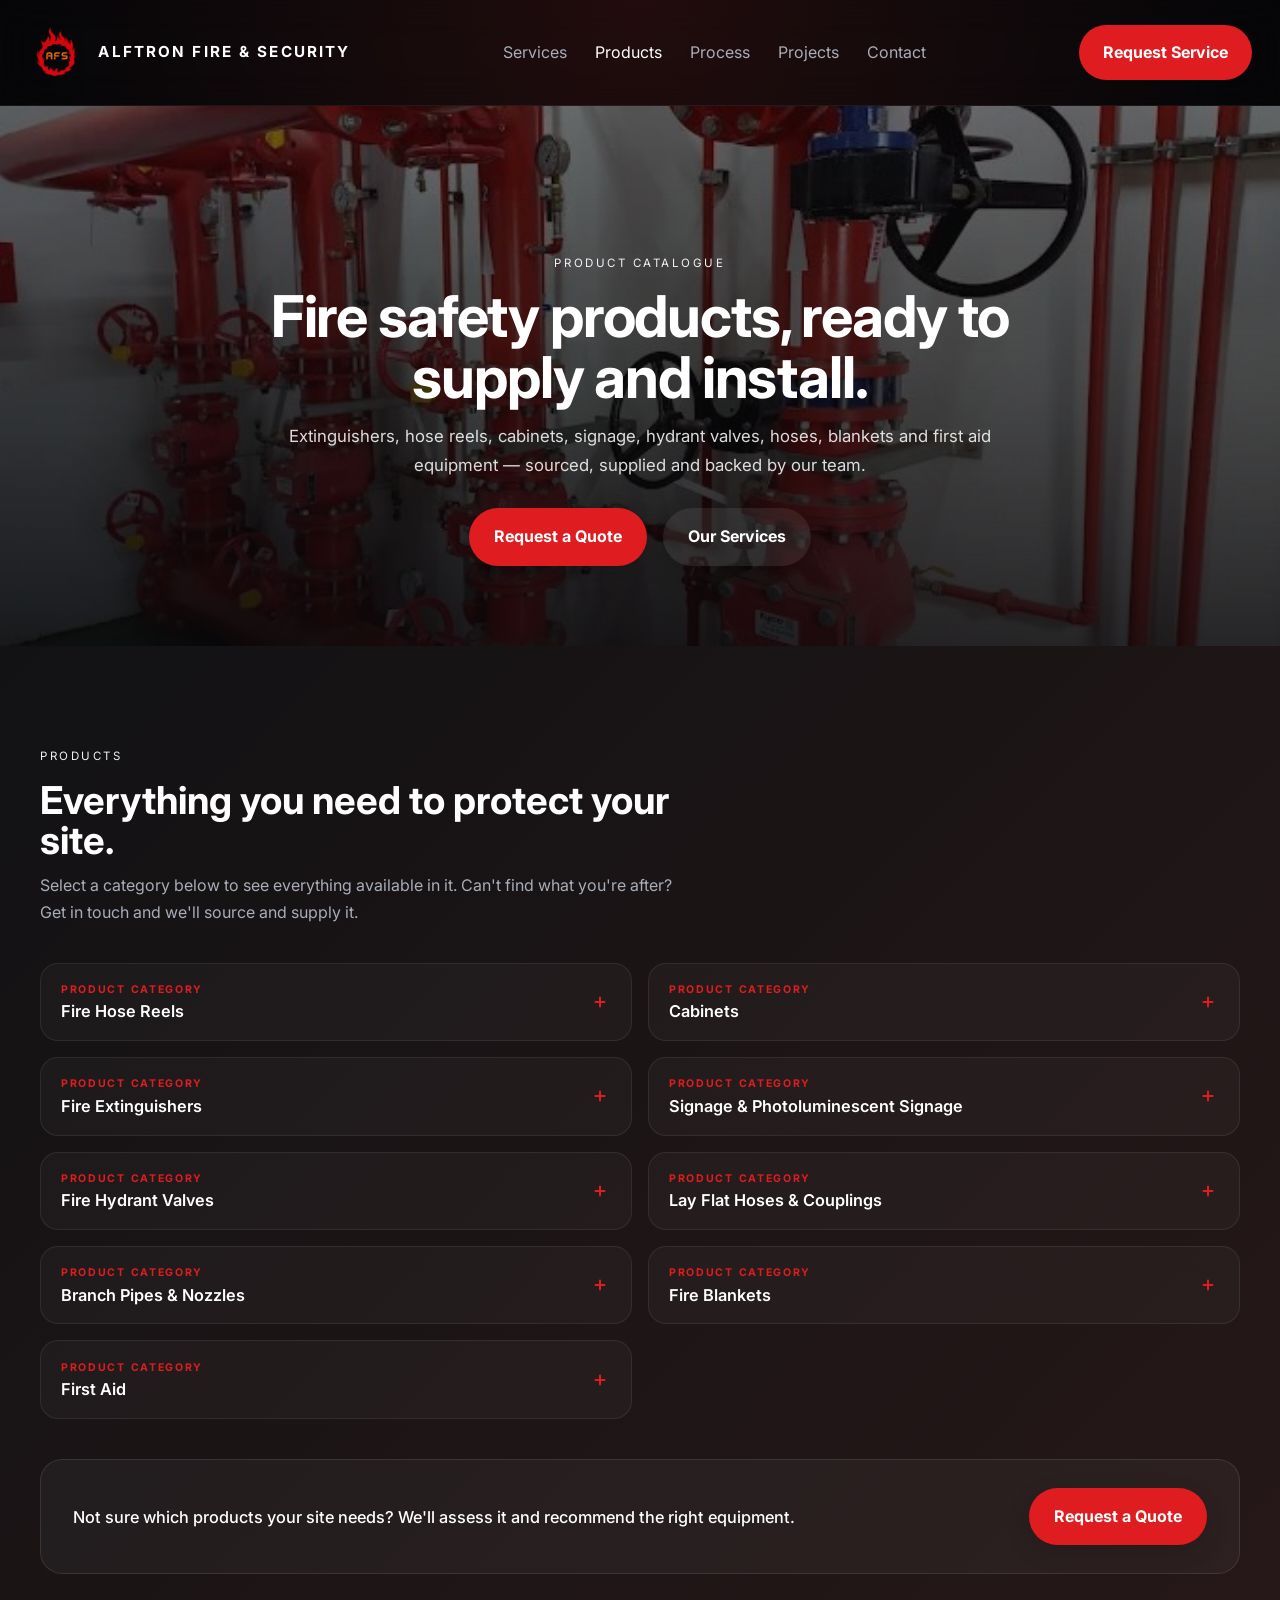
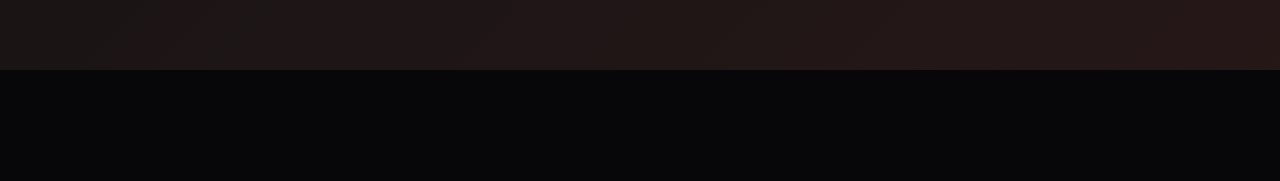
==== products.html @ 08f0ee99 "Add product category page and link it from nav, services and process Adds a new products.html page l" ====
<!DOCTYPE html>
<html lang="en">
<head>
  <link rel="preload" as="image" href="images/valve-manifold.jpg">
  <meta charset="UTF-8" />
  <meta name="viewport" content="width=device-width, initial-scale=1.0" />
  <title>Products | Alftron Fire and Security</title>
  <meta name="description" content="Browse Alftron's full range of fire safety products — extinguishers, hose reels, cabinets, signage, hydrant valves, hoses, blankets and first aid equipment." />
  <link rel="preconnect" href="https://fonts.googleapis.com" />
  <link rel="preconnect" href="https://fonts.gstatic.com" crossorigin />
  <link href="https://fonts.googleapis.com/css2?family=Inter:wght@400;500;600;700;800&display=swap" rel="stylesheet" />
  <link rel="stylesheet" href="styles.css" />
</head>
<body>
  <nav class="navbar" id="pageNavbar">
    <a class="navbar__brand" href="index.html">
      <img src="images/logo.webp" alt="Alftron Fire and Security logo" class="navbar__logo" fetchpriority="high"/>
      <span class="navbar__brandText">Alftron Fire & Security</span>
    </a>
    <button class="navbar__toggle" aria-label="Open menu" id="menuToggle" aria-expanded="false">Menu</button>
    <ul class="navbar__links" id="navMenu">
      <li><a href="index.html#services">Services</a></li>
      <li><a href="products.html" aria-current="page">Products</a></li>
      <li><a href="index.html#process">Process</a></li>
      <li><a href="index.html#projects">Projects</a></li>
      <li><a href="index.html#contact">Contact</a></li>
      <li class="navbar__links-cta"><a href="index.html#contact">Request Service</a></li>
    </ul>
    <a class="navbar__cta" href="index.html#contact">Request Service</a>
  </nav>

  <main>
    <section class="products-hero">
      <div class="products-hero__inner">
        <p class="eyebrow fade-up fade-up-delay-1">PRODUCT CATALOGUE</p>
        <h1 class="fade-up fade-up-delay-2">Fire safety products, ready to supply and install.</h1>
        <p class="products-hero__copy fade-up fade-up-delay-3">Extinguishers, hose reels, cabinets, signage, hydrant valves, hoses, blankets and first aid equipment — sourced, supplied and backed by our team.</p>
        <div class="hero__actions fade-up fade-up-delay-4">
          <a class="button button--primary" href="index.html#contact">Request a Quote</a>
          <a class="button button--ghost" href="index.html#services">Our Services</a>
        </div>
      </div>
    </section>

    <section class="section section--services" id="products">
      <div class="services-inner">
        <div class="services-head">
          <span class="eyebrow fade-up fade-up-delay-1">Products</span>
          <h2 class="fade-up fade-up-delay-2">Everything you need to protect your site.</h2>
          <p class="fade-up fade-up-delay-3">Select a category below to see everything available in it. Can't find what you're after? Get in touch and we'll source and supply it.</p>
        </div>

        <div class="services-grid" data-product-grid></div>

        <div class="services-cta fade-up">
          <p>Not sure which products your site needs? We'll assess it and recommend the right equipment.</p>
          <a class="button button--primary" href="index.html#contact">Request a Quote</a>
        </div>
      </div>
    </section>
  </main>

  <footer class="footer fade-up fade-up-delay-2">
    <div>© 2026 Alftron Fire and Security. Your safety is our priority.</div>
    <div>Designed for modern fire protection and security.</div>
    <div>Created by <a href="https://dyme.digital">Dyme Digital</a></div>
  </footer>

  <script src="script.js"></script>
  <script src="products.js"></script>
</body>
</html>
---- styles.css ----
:root {
  color-scheme: dark;
  font-family: 'Inter', sans-serif;
  font-size: 16px;
  color: #eef0f2;
  background: #070709;
  --bg: #070709;
  --surface: #111214;
  --surface-strong: #16171b;
  --text: #f7f8fa;
  --muted: #a8adb8;
  --accent: #df1d20;
  --accent-soft: rgba(223, 29, 32, 0.14);
  --border: #23252a;
  --orange: #df1d20;
  --orange-bright: #ff6a3f;
  --red: #df1d20;
  --bg-raised: #111214;
  --text-muted: #a8adb8;
  --text-dim: rgba(255, 255, 255, 0.58);
}

* {
  box-sizing: border-box;
}

html {
  margin: 0;
  overflow-x: clip;
  scroll-behavior: smooth;
  -webkit-text-size-adjust: 100%;
}

body {
  margin: 0;
  background: radial-gradient(circle at top, rgba(255, 69, 69, 0.12), transparent 32%), #070709;
  line-height: 1.6;
  -webkit-tap-highlight-color: transparent;
}

img {
  max-width: 100%;
  display: block;
}

button, input, textarea {
  font: inherit;
}

.topbar {
  display: none;
}

.logo-shell {
  display: none;
}

.eyebrow {
  text-transform: uppercase;
  letter-spacing: 0.22em;
  font-size: 0.72rem;
  color: #f0f2f5;
}

.topbar__contact {
  display: flex;
  flex-direction: column;
  text-align: right;
  gap: 0.2rem;
}

.topbar__contact a {
  color: #fff;
  text-decoration: none;
  font-weight: 700;
}

.navbar {
  position: sticky;
  top: 0;
  left: 0;
  right: 0;
  width: 100%;
  margin: 0;
  padding: 24px 28px;
  display: flex;
  align-items: center;
  justify-content: space-between;
  gap: 1rem;
  flex-wrap: wrap;
  z-index: 60;
  background: rgba(7, 7, 9, 0.08);
  border-bottom: 1px solid rgba(255, 255, 255, 0.06);
  backdrop-filter: blur(18px);
  transition: background 0.25s ease, box-shadow 0.25s ease, padding 0.25s ease, transform 0.25s ease;
}

.navbar__logo{
  margin-top: 1px; /* increase/decrease to taste */
}
.navbar--active {
  background: rgba(7, 7, 9, 0.72);
  box-shadow: 0 14px 40px rgba(0, 0, 0, 0.16);
  padding: 16px 28px;
  transform: translateY(0);
}

.navbar__brand {
  display: inline-flex;
  align-items: center;
  gap: 0.9rem;
  text-decoration: none;
}

.navbar__logo {
  width: 56px;
  height: 56px;
  border-radius: 14px;
  object-fit: contain;
  display: block;
}

.navbar__brandText {
  font-size: 0.95rem;
  font-weight: 700;
  letter-spacing: 0.14em;
  text-transform: uppercase;
  color: white;
}

.navbar__toggle {
  display: none;
  border: 1px solid rgba(255, 255, 255, 0.16);
  background: rgba(255, 255, 255, 0.06);
  color: white;
  padding: 0.85rem 1rem;
  border-radius: 999px;
  cursor: pointer;
  font-weight: 700;
}

.navbar__links {
  display: flex;
  gap: 1.75rem;
  list-style: none;
  padding: 0;
  margin: 0;
}

.navbar__links a {
  color: var(--muted);
  text-decoration: none;
  transition: color 0.2s ease;
}

.navbar__links a:hover {
  color: white;
}

.navbar__links a[aria-current="page"] {
  color: white;
}

.navbar__cta {
  padding: 0.95rem 1.5rem;
  background: var(--accent);
  color: white;
  border-radius: 999px;
  text-decoration: none;
  font-weight: 700;
}

.navbar__links.open {
  max-height: 500px;
}

@media (max-width: 860px) {
  .navbar {
    padding: 16px 20px;
  }
  .navbar__toggle {
    display: inline-flex;
  }
  .navbar__links {
    position: absolute;
    top: 100%;
    left: 0;
    right: 0;
    margin: 0;
    padding: 0 1.5rem;
    gap: 1rem;
    flex-direction: column;
    background: rgba(7, 7, 9, 0.98);
    border-bottom: 1px solid rgba(255, 255, 255, 0);
    overflow: hidden;
    max-height: 0;
    transition: max-height 0.32s ease, padding 0.32s ease, border-color 0.32s ease;
    z-index: 50;
  }
  .navbar__links li {
    width: 100%;
  }
  .navbar__links a {
    width: 100%;
    padding: 0.75rem 0;
    color: white;
  }
  .navbar__cta {
    width: 100%;
    text-align: center;
  }
}

.hero {
  width: 100%;
  max-width: none;
  margin: 0;
  padding: 1rem 24px 4rem;
  display: grid;
  align-items: center;
  justify-items: start;
  min-height: 100vh;
  min-height: 100svh;
  background: url('images/fire-alarm-systems-hero.webp') center center/cover no-repeat;
  background-attachment: fixed;
  position: relative;
  overflow: hidden;
}

.hero::before {
  content: '';
  position: absolute;
  inset: 0;
  background: rgba(7, 7, 9, 0.18);
  pointer-events: none;
}

.hero::after {
  content: '';
  position: absolute;
  inset: 0;
  background: linear-gradient(180deg, rgba(7, 7, 9, 0.12), rgba(7, 7, 9, 0.42));
}

.hero__content {
  position: relative;
  z-index: 1;
  max-width: 720px;
  width: 100%;
  padding-left: 2rem;
}

.hero__content h1 {
  overflow-wrap: break-word;
}

.fade-up {
  opacity: 0;
  transform: translateY(14px);
}

.fade-up.show {
  animation: fadeUp 0.72s ease-out forwards;
}

.fade-up-delay-1 { animation-delay: 0.12s; }
.fade-up-delay-2 { animation-delay: 0.2s; }
.fade-up-delay-3 { animation-delay: 0.28s; }
.fade-up-delay-4 { animation-delay: 0.36s; }

@keyframes fadeUp {
  from {
    opacity: 0;
    transform: translateY(14px);
  }
  to {
    opacity: 1;
    transform: translateY(0);
  }
}

.hero__content h1 {
  margin: 0 0 0.9rem;
  font-size: clamp(2.75rem, 5vw, 4.75rem);
  line-height: 1.02;
  letter-spacing: -0.03em;
  color: white;
}

.hero__copy {
  max-width: 40rem;
  color: rgba(255, 255, 255, 0.88);
  font-size: 1.05rem;
  line-height: 1.75;
}

.hero__actions {
  display: flex;
  flex-wrap: wrap;
  align-items: center;
  gap: 1rem;
  margin-top: 1.4rem;
}

.button {
  display: inline-flex;
  align-items: center;
  justify-content: center;
  border: none;
  border-radius: 999px;
  padding: 1rem 1.55rem;
  font-weight: 700;
  cursor: pointer;
  transition: transform 0.2s ease, box-shadow 0.2s ease, background 0.2s ease, filter 0.2s ease;
  text-decoration: none;
  box-shadow: 0 8px 24px rgba(0, 0, 0, 0.16);
}

.button:hover {
  transform: translateY(-2px) scale(1.01);
  box-shadow: 0 12px 28px rgba(0, 0, 0, 0.24);
  filter: brightness(1.04);
}

.button:active {
  transform: translateY(0) scale(0.99);
  box-shadow: 0 6px 16px rgba(0, 0, 0, 0.18);
}

.button--primary {
  background: var(--accent);
  color: white;
}

.button--ghost {
  background: rgba(255, 255, 255, 0.08);
  color: white;
}

.hero__visual {
  position: relative;
  min-height: 520px;
  border-radius: 32px;
  overflow: hidden;
  background: linear-gradient(145deg, #16181c 0%, #101113 40%, #100f12 100%);
  border: 1px solid rgba(255, 255, 255, 0.06);
  display: grid;
  place-items: center;
}

.hero__image {
  width: 100%;
  height: 100%;
  object-fit: cover;
}

.hero__overlay {
  position: absolute;
  inset: 0;
  background: radial-gradient(circle at top right, rgba(255, 60, 60, 0.18), transparent 35%),
    linear-gradient(180deg, transparent 0%, rgba(0, 0, 0, 0.35) 60%);
}

.hero__badge {
  position: absolute;
  top: 1.4rem;
  left: 1.4rem;
  background: rgba(223, 29, 32, 0.14);
  border: 1px solid rgba(223, 29, 32, 0.28);
  border-radius: 999px;
  padding: 0.9rem 1.2rem;
  width: fit-content;
  color: #fff;
  font-weight: 700;
  z-index: 1;
}

.stats-grid,
.service-grid,
.process-grid,
.gallery-grid {
  display: grid;
  gap: 1.25rem;
}

.stats-grid {
  max-width: 1200px;
  margin: 0 auto;
  padding: 0 24px 32px;
  grid-template-columns: repeat(3, minmax(0, 1fr));
}

.stat-card {
  padding: 1.5rem 1.75rem;
  background: var(--surface);
  border: 1px solid rgba(255, 255, 255, 0.08);
  border-radius: 24px;
  text-align: center;
}

.stat-card p {
  margin: 0;
  font-size: 2rem;
  font-weight: 800;
  color: white;
}

.stat-card span {
  color: var(--muted);
}

.section {
  max-width: 1200px;
  margin: 0 auto;
  padding: 64px 24px;
}

.section--dark {
  background: #09090c;
}

.section__heading {
  margin-bottom: 2rem;
}

.section__heading h2 {
  margin: 0.75rem 0 0;
  font-size: clamp(2rem, 3vw, 2.8rem);
  color: white;
}

#process {
  position: relative;
  isolation: isolate;
  overflow: hidden;
  width: 100vw;
  max-width: none;
  margin-left: calc(50% - 50vw);
  margin-right: calc(50% - 50vw);
  padding: 96px 24px;
  background:
    linear-gradient(135deg, rgba(3, 3, 5, 0.14), rgba(8, 6, 6, 0.1)),
    url('images/fire-extinguish.webp') center/cover no-repeat;
  background-attachment: fixed;
}

#process::before {
  content: '';
  position: absolute;
  inset: 0;
  background: rgba(7, 7, 9, 0.18);
  pointer-events: none;
  z-index: -1;
}

#process .section__heading,
#process .process-grid,
#process .process-cta {
  position: relative;
  z-index: 1;
}

.process-cta {
  display: flex;
  justify-content: center;
  margin-top: 2.5rem;
}

.service-grid {
  grid-template-columns: repeat(3, minmax(0, 1fr));
}

.service-card {
  padding: 2rem;
  border-radius: 28px;
  background: rgba(255, 255, 255, 0.03);
  border: 1px solid rgba(255, 255, 255, 0.06);
}

.service-card h3 {
  margin-top: 0;
  margin-bottom: 0.75rem;
  color: white;
}

.service-card p {
  margin: 0;
  color: var(--muted);
}

.about-grid {
  display: grid;
  grid-template-columns: 1fr 1.05fr;
  gap: 2rem;
  align-items: center;
}

.about-grid > * {
  min-width: 0;
}

.about-content h2 {
  margin-top: 0.75rem;
  color: white;
}

.about-list {
  list-style: none;
  padding: 0;
  margin: 1.5rem 0 0;
  display: grid;
  gap: 0.85rem;
  color: var(--muted);
}

.about-list li {
  position: relative;
  padding-left: 1.4rem;
}

.about-list li::before {
  content: '';
  position: absolute;
  left: 0;
  top: 0.5rem;
  width: 8px;
  height: 8px;
  border-radius: 50%;
  background: var(--accent);
}


.about-image {
  border-radius: 28px;
  overflow: hidden;
  background: rgba(255,255,255,0.05);
  border: 1px solid rgba(255,255,255,0.1);
  aspect-ratio: 16 / 10;
  min-height: 320px;
  max-width: 100%;
  display: grid;
  place-items: center;
}

.about-image img {
  width: 100%;
  height: 100%;
  object-fit: cover;
  display: block;
}

.about-action {
  margin-top: 1rem;
}

.about-action {
  cursor: pointer;
}

/* Expandable "More about us" panel */
.about-more {
  overflow: hidden;
  max-height: 0;
  transition: max-height 0.4s ease;
}

.about-more__inner {
  padding-top: 1.5rem;
  margin-top: 1.5rem;
  border-top: 1px solid rgba(255, 255, 255, 0.1);
}

.about-more__inner p {
  color: var(--muted);
  line-height: 1.75;
  margin: 0 0 1rem;
}

.about-more__grid {
  display: grid;
  grid-template-columns: repeat(2, 1fr);
  gap: 1rem;
  margin: 1.75rem 0;
}

.about-stat {
  padding: 1.1rem 1.25rem;
  border: 1px solid rgba(255, 255, 255, 0.1);
  border-radius: 16px;
  background: rgba(255, 255, 255, 0.03);
  display: flex;
  flex-direction: column;
  gap: 0.35rem;
}

.about-stat__num {
  font-size: 1.6rem;
  font-weight: 800;
  color: var(--accent);
  line-height: 1;
}

.about-stat__label {
  font-size: 0.85rem;
  color: var(--muted);
  line-height: 1.35;
}

.about-more__subhead {
  margin: 1.75rem 0 1rem;
  font-size: 1.05rem;
  color: white;
  font-weight: 700;
}

.products-hero {
  position: relative;
  width: 100%;
  padding: 8.5rem 24px 5rem;
  overflow: hidden;
  background: linear-gradient(180deg, rgba(7, 7, 9, 0.55), rgba(7, 7, 9, 0.88)), url('images/valve-manifold.jpg') center/cover no-repeat;
}

.products-hero__inner {
  max-width: 760px;
  margin: 0 auto;
  text-align: center;
  position: relative;
  z-index: 1;
}

.products-hero__inner h1 {
  margin: 0.9rem 0;
  font-size: clamp(2.4rem, 4.5vw, 3.6rem);
  line-height: 1.05;
  letter-spacing: -0.02em;
  color: white;
}

.products-hero__copy {
  color: rgba(255, 255, 255, 0.85);
  font-size: 1.05rem;
  line-height: 1.75;
  max-width: 44rem;
  margin: 0 auto;
}

.products-hero .hero__actions {
  justify-content: center;
  margin-top: 1.75rem;
}

.product-group + .product-group {
  margin-top: 1.5rem;
  padding-top: 1.25rem;
  border-top: 1px solid rgba(255, 255, 255, 0.07);
}

.section--services {
  position: relative;
  width: 100vw;
  max-width: none;
  margin-left: calc(50% - 50vw);
  margin-right: calc(50% - 50vw);
  padding: 96px 24px;
  background: linear-gradient(135deg, rgba(18, 18, 20, 0.98), rgba(39, 24, 24, 0.98));
}

.services-inner {
  max-width: 1200px;
  margin: 0 auto;
}

.services-head {
  max-width: 640px;
  margin-bottom: 2.25rem;
}

.services-head h2 {
  margin: 0.75rem 0 0.75rem;
  color: white;
  font-size: clamp(2rem, 3vw, 2.8rem);
  line-height: 1.05;
}

.services-head p {
  margin: 0;
  color: var(--muted);
  line-height: 1.7;
}

/* Filter tabs */
.services-filter {
  display: flex;
  flex-wrap: wrap;
  gap: 0.6rem;
  margin-bottom: 1rem;
}

.services-tab {
  border: 1px solid rgba(255, 255, 255, 0.14);
  background: rgba(255, 255, 255, 0.04);
  color: rgba(255, 255, 255, 0.82);
  padding: 0.62rem 1.05rem;
  border-radius: 999px;
  font-size: 0.85rem;
  font-weight: 600;
  cursor: pointer;
  transition: background 0.2s ease, border-color 0.2s ease, color 0.2s ease, transform 0.15s ease;
}

.services-tab:hover {
  border-color: rgba(223, 29, 32, 0.6);
  color: white;
}

.services-tab.is-active {
  background: var(--accent);
  border-color: var(--accent);
  color: white;
}

.services-count {
  color: var(--text-dim);
  font-size: 0.82rem;
  letter-spacing: 0.02em;
  margin-bottom: 1.5rem;
}

/* Cards grid */
.services-grid {
  display: grid;
  grid-template-columns: repeat(2, minmax(0, 1fr));
  gap: 1rem;
  align-items: start;
}

.service-item {
  border: 1px solid rgba(255, 255, 255, 0.08);
  border-radius: 18px;
  background: rgba(255, 255, 255, 0.03);
  overflow: hidden;
  transition: border-color 0.25s ease, background 0.25s ease;
}

.service-item.is-open {
  border-color: rgba(223, 29, 32, 0.5);
  background: rgba(223, 29, 32, 0.05);
}

.service-item__head {
  width: 100%;
  display: grid;
  grid-template-columns: 1fr auto;
  grid-template-areas:
    "tag chev"
    "name chev";
  align-items: center;
  gap: 0.15rem 1rem;
  text-align: left;
  background: transparent;
  border: none;
  color: white;
  padding: 1.15rem 1.25rem;
  cursor: pointer;
}

.service-item__tag {
  grid-area: tag;
  font-size: 0.66rem;
  text-transform: uppercase;
  letter-spacing: 0.16em;
  color: var(--accent);
  font-weight: 700;
}

.service-item__name {
  grid-area: name;
  font-size: 1.02rem;
  font-weight: 600;
  line-height: 1.25;
}

.service-item__chev {
  grid-area: chev;
  width: 22px;
  height: 22px;
  position: relative;
  flex: none;
}

.service-item__chev::before,
.service-item__chev::after {
  content: '';
  position: absolute;
  top: 50%;
  left: 50%;
  width: 11px;
  height: 2px;
  border-radius: 2px;
  background: var(--accent);
  transform: translate(-50%, -50%);
  transition: transform 0.28s ease;
}

.service-item__chev::after {
  transform: translate(-50%, -50%) rotate(90deg);
}

.service-item.is-open .service-item__chev::after {
  transform: translate(-50%, -50%) rotate(0deg);
}

.service-item__panel {
  max-height: 0;
  overflow: hidden;
  transition: max-height 0.32s ease;
}

.service-item__panel-inner {
  padding: 0 1.25rem 1.35rem;
  border-top: 1px solid rgba(255, 255, 255, 0.07);
  margin-top: 0.1rem;
}

.service-item__panel-inner h4 {
  margin: 1.1rem 0 0.6rem;
  font-size: 0.72rem;
  text-transform: uppercase;
  letter-spacing: 0.14em;
  color: rgba(255, 255, 255, 0.6);
}

.service-item__desc {
  margin: 1.1rem 0 0.35rem;
  color: rgba(255, 255, 255, 0.82);
  font-size: 0.95rem;
  line-height: 1.65;
}

.service-item__includes {
  list-style: none;
  padding: 0;
  margin: 0;
  display: grid;
  gap: 0.5rem;
}

.service-item__includes li {
  position: relative;
  padding-left: 1.3rem;
  color: rgba(255, 255, 255, 0.86);
  font-size: 0.92rem;
  line-height: 1.4;
}

.service-item__includes li::before {
  content: '';
  position: absolute;
  left: 0;
  top: 0.5rem;
  width: 7px;
  height: 7px;
  border-radius: 50%;
  background: var(--accent);
}

.service-item__apps {
  margin: 0;
  color: var(--muted);
  font-size: 0.9rem;
  line-height: 1.6;
}

/* Show more / fewer */
.services-more {
  display: flex;
  justify-content: center;
  margin-top: 1.5rem;
}

.services-more__btn {
  border: 1px solid rgba(223, 29, 32, 0.55);
  background: rgba(223, 29, 32, 0.08);
  color: white;
  font-weight: 600;
  font-size: 0.9rem;
  padding: 0.85rem 1.6rem;
  border-radius: 999px;
  cursor: pointer;
  transition: background 0.2s ease, transform 0.15s ease, border-color 0.2s ease;
}

.services-more__btn:hover {
  background: rgba(223, 29, 32, 0.18);
  border-color: var(--accent);
}

.services-more__btn:active {
  transform: scale(0.98);
}

/* Closing CTA */
.services-cta {
  margin-top: 2.5rem;
  padding: 1.75rem 2rem;
  border: 1px solid rgba(255, 255, 255, 0.1);
  border-radius: 22px;
  background: rgba(255, 255, 255, 0.04);
  display: flex;
  flex-wrap: wrap;
  align-items: center;
  justify-content: space-between;
  gap: 1.25rem;
}

.services-cta p {
  margin: 0;
  color: white;
  font-weight: 500;
  font-size: 1.02rem;
}

.services-cta__actions {
  display: flex;
  flex-wrap: wrap;
  gap: 0.75rem;
}

@media (max-width: 860px) {
  .services-grid {
    grid-template-columns: 1fr;
  }
  .services-cta {
    justify-content: center;
    text-align: center;
  }
  .services-cta .button {
    width: 100%;
  }
  .services-cta__actions {
    flex-direction: column;
    width: 100%;
  }
}

.process-grid {
  grid-template-columns: repeat(4, minmax(0, 1fr));
}

.process-step {
  padding: 1.75rem;
  border-radius: 24px;
  background: #101116;
  border: 1px solid rgba(255, 255, 255, 0.06);
}

.process-step span {
  display: inline-flex;
  width: 44px;
  height: 44px;
  border-radius: 50%;
  align-items: center;
  justify-content: center;
  background: rgba(223, 29, 32, 0.16);
  color: var(--accent);
  font-weight: 800;
  margin-bottom: 1rem;
}

.process-step h4 {
  margin: 0 0 0.75rem;
  color: white;
}

.process-step p {
  margin: 0;
  color: var(--muted);
}

.section--gallery .gallery-grid {
  grid-template-columns: repeat(auto-fit, minmax(280px, 1fr));
}

.gallery-card {
  position: relative;
  overflow: hidden;
  border-radius: 28px;
  background: #111214;
  border: 1px solid rgba(255, 255, 255, 0.08);
  display: grid;
  min-height: 280px;
  transition: transform 0.35s ease, box-shadow 0.35s ease;
}

.gallery-card:hover {
  transform: translateY(-6px) scale(1.02);
  box-shadow: 0 22px 60px rgba(0, 0, 0, 0.32);
}

.gallery-card::after {
  content: '';
  position: absolute;
  inset: 0;
  background: linear-gradient(180deg, rgba(0, 0, 0, 0) 30%, rgba(0, 0, 0, 0.45) 100%);
  opacity: 0;
  transition: opacity 0.35s ease;
}

.gallery-card:hover::after {
  opacity: 1;
}

.gallery-card img {
  width: 100%;
  height: auto;
  aspect-ratio: 16 / 9;
  object-fit: cover;
  display: block;
  transition: transform 0.35s ease;
}

.gallery-card:hover img {
  transform: scale(1.08);
}

.gallery-swipe-hint {
  display: none;
}

.gallery-card__text {
  position: absolute;
  bottom: 0;
  left: 0;
  right: 0;
  padding: 1.5rem 1.75rem;
  color: white;
  font-weight: 700;
  z-index: 1;
}

/* ---------- Clients marquee ---------- */
.section--clients {
  overflow: hidden;
}

.marquee-rows {
  margin-top: 2.5rem;
  display: flex;
  flex-direction: column;
  gap: 1.25rem;
}

.marquee {
  position: relative;
  width: 100%;
  overflow: hidden;
  /* Fade the edges so logos slide in/out softly */
  -webkit-mask-image: linear-gradient(90deg, transparent, #000 8%, #000 92%, transparent);
  mask-image: linear-gradient(90deg, transparent, #000 8%, #000 92%, transparent);
}

.marquee__track {
  display: flex;
  width: max-content;
  animation: marquee-scroll 45s linear infinite;
}

/* Alternate directions per row */
.marquee--right .marquee__track {
  animation-direction: reverse;
}

/* Vary speed so rows drift out of sync (staggered, not column-aligned) */
.marquee--left .marquee__track  { animation-duration: 48s; }
.marquee--right .marquee__track { animation-duration: 38s; }
.marquee--slow .marquee__track  { animation-duration: 62s; }

/* Offset middle row so logos never line up in tidy columns */
.marquee--right .marquee__group {
  padding-left: 90px;
}

.marquee:hover .marquee__track {
  animation-play-state: paused;
}

.marquee__group {
  display: flex;
  align-items: center;
  flex-shrink: 0;
}

.client-logo {
  flex: 0 0 auto;
  width: 170px;
  height: 80px;
  margin: 0 1rem;
  display: grid;
  place-items: center;
  opacity: 0.9;
  transition: opacity 0.3s ease, transform 0.3s ease;
}

.client-logo:hover {
  opacity: 1;
  transform: translateY(-3px);
}

.client-logo img {
  max-width: 100%;
  max-height: 46px;
  width: auto;
  object-fit: contain;
  display: block;
}

@keyframes marquee-scroll {
  from { transform: translateX(0); }
  to   { transform: translateX(-50%); }
}

@media (max-width: 600px) {
  .marquee-rows {
    gap: 0.9rem;
  }
  .client-logo {
    width: 120px;
    height: 58px;
    margin: 0 0.6rem;
  }
  .client-logo img {
    max-height: 34px;
  }
  .marquee--left .marquee__track  { animation-duration: 32s; }
  .marquee--right .marquee__track { animation-duration: 26s; }
  .marquee--slow .marquee__track  { animation-duration: 42s; }
  .marquee--right .marquee__group {
    padding-left: 55px;
  }
}

@media (prefers-reduced-motion: reduce) {
  .marquee__track {
    animation: none;
    flex-wrap: wrap;
    justify-content: center;
    width: 100%;
  }
  .marquee__group[aria-hidden="true"] {
    display: none;
  }
  .marquee--right .marquee__group {
    padding-left: 0;
  }
  .marquee {
    -webkit-mask-image: none;
    mask-image: none;
  }
}

.section--highlight {
  display: grid;
  grid-template-columns: 1.15fr 0.85fr;
  gap: 2rem;
  align-items: stretch;
  padding: 3.5rem 0;
  position: relative;
  width: 100vw;
  max-width: none;
  margin-left: calc(50% - 50vw);
  margin-right: calc(50% - 50vw);
  background: linear-gradient(135deg, rgba(10, 12, 17, 0.98), rgba(22, 15, 24, 0.98));
  border-top: 1px solid rgba(255, 255, 255, 0.06);
  border-bottom: 1px solid rgba(255, 255, 255, 0.06);
}

.highlight-card,
.contact-card {
  border-radius: 32px;
  border: 1px solid rgba(255, 255, 255, 0.08);
  padding: 2.5rem;
  background: rgba(255, 255, 255, 0.04);
  box-shadow: 0 28px 90px rgba(0, 0, 0, 0.24);
  backdrop-filter: blur(20px);
}

.highlight-card {
  display: grid;
  gap: 1.5rem;
  min-height: 100%;
}

.highlight-card h2 {
  margin-top: 0;
}

.contact-copy {
  color: rgba(255, 255, 255, 0.72);
  margin-bottom: 1.5rem;
  line-height: 1.75;
}

.contact-details {
  display: grid;
  gap: 1rem;
  margin-bottom: 1.75rem;
  color: white;
  padding: 1.5rem 1.5rem;
  border-radius: 24px;
  background: rgba(255, 255, 255, 0.06);
  border: 1px solid rgba(255, 255, 255, 0.08);
}

.contact-details div {
  display: flex;
  flex-direction: column;
  gap: 0.25rem;
}

.contact-details strong {
  color: white;
  font-weight: 700;
}

.contact-details a {
  color: #fff;
  text-decoration: none;
}

.highlight-card h2 {
  margin: 1rem 0 1rem;
  font-size: clamp(2rem, 2.6vw, 3rem);
  line-height: 1.05;
}

.highlight-card p {
  color: var(--muted);
  max-width: 34rem;
}

.contact-card h3 {
  margin-top: 0;
  color: white;
}

.contact-form {
  display: grid;
  gap: 1rem;
}

.contact-form label {
  display: grid;
  gap: 0.5rem;
  color: white;
  font-weight: 600;
}

.contact-form input,
.contact-form textarea {
  width: 100%;
  border-radius: 20px;
  border: 1px solid rgba(255, 255, 255, 0.1);
  background: rgba(255, 255, 255, 0.06);
  color: white;
  padding: 1rem 1.15rem;
  transition: border-color 0.2s ease, box-shadow 0.2s ease, transform 0.2s ease;
}

.contact-form input:focus,
.contact-form textarea:focus {
  outline: none;
  border-color: rgba(223, 29, 32, 0.8);
  box-shadow: 0 0 0 4px rgba(223, 29, 32, 0.12);
  transform: translateY(-1px);
}

.contact-form input::placeholder,
.contact-form textarea::placeholder {
  color: rgba(255,255,255,0.55);
}

.contact-form button.button--secondary {
  width: 100%;
  padding: 1rem 1.5rem;
  border-radius: 999px;
  border: 1px solid rgba(255, 255, 255, 0.12);
  background: linear-gradient(135deg, rgba(255, 255, 255, 0.12), rgba(255, 255, 255, 0.08));
  color: white;
  font-weight: 700;
  text-transform: uppercase;
  letter-spacing: 0.04em;
  transition: background 0.2s ease, transform 0.2s ease, box-shadow 0.2s ease;
}

.contact-form button.button--secondary:hover {
  background: rgba(255, 255, 255, 0.16);
  transform: translateY(-1px);
  box-shadow: 0 12px 24px rgba(0, 0, 0, 0.18);
}

.contact-form button.button--secondary:active {
  transform: translateY(0);
}

  /* ---------- CONTACT ---------- */
  .wrap {
    max-width: 1200px;
    margin: 0 auto;
    padding: 0 24px;
  }

  .contact{
    padding:40px 0 110px;
  }

  .contact-shell{
    display:grid;
    grid-template-columns:0.9fr 1.1fr;
    border-radius:20px;
    overflow:hidden;
    border:1px solid var(--border);
    box-shadow:0 30px 60px -20px rgba(0,0,0,0.5);
  }

  .contact-left{
    position:relative;
    overflow:hidden;
    background:linear-gradient(160deg, #1b1210, var(--bg) 70%);
    padding:44px 40px;
  }

  .contact-sparks{
    position:absolute;
    inset:0;
    z-index:0;
    pointer-events:none;
  }

  .contact-left-inner{
    position:relative;
    z-index:1;
  }

  .contact-left::before{
    content:"";
    position:absolute;
    inset:0;
    background:radial-gradient(70% 60% at 15% 100%, rgba(193,50,42,0.35), transparent 70%);
    pointer-events:none;
  }

  .contact-glyph{
    position:absolute;
    right:-30px;
    bottom:-30px;
    width:280px;
    height:280px;
    opacity:0.06;
    pointer-events:none;
  }

  .contact-left h2{
    position:relative;
    font-size:32px;
  }

  .contact-left > p{
    position:relative;
    margin-top:14px;
    max-width:340px;
    font-size:14px;
    line-height:1.7;
    color:var(--text-muted);
  }

  .contact-rows{
    position:relative;
    display:flex;
    flex-direction:column;
    gap:22px;
    margin-top:40px;
  }

  .contact-row{
    display:flex;
    align-items:flex-start;
    gap:14px;
  }

  .contact-row-icon{
    flex:none;
    width:36px;
    height:36px;
    border-radius:50%;
    background:linear-gradient(160deg, var(--orange-bright), var(--red));
    display:flex;
    align-items:center;
    justify-content:center;
  }

  .contact-row-icon svg{ width:16px; height:16px; }

  .contact-row div{
    font-size:13.5px;
    line-height:1.6;
    color:var(--text-muted);
  }

  .contact-right{
    background:var(--bg-raised);
    padding:44px 40px;
  }

  .contact-form{
    display:flex;
    flex-direction:column;
    gap:18px;
  }

  .form-row{
    display:grid;
    grid-template-columns:1fr 1fr;
    gap:16px;
  }

  .form-field{
    display:flex;
    flex-direction:column;
    gap:7px;
  }

  .form-field label{
    font-size:12px;
    font-weight:700;
    letter-spacing:0.03em;
    color:var(--text);
  }

  .form-field input,
  .form-field select,
  .form-field textarea{
    background:var(--bg);
    border:1px solid var(--border);
    border-radius:9px;
    padding:12px 14px;
    font-family:'Inter', sans-serif;
    font-size:14px;
    color:var(--text);
    outline:none;
    transition:border-color .15s ease;
  }

  .form-field input::placeholder,
  .form-field textarea::placeholder{
    color:var(--text-dim);
  }

  .form-field input:focus,
  .form-field select:focus,
  .form-field textarea:focus{
    border-color:var(--orange);
  }

  .form-field textarea{
    resize:none;
    min-height:110px;
  }

  .contact-form .btn-primary{
    justify-content:center;
    margin-top:6px;
    padding:14px 22px;
  }

  .btn{
    display:inline-flex;
    align-items:center;
    justify-content:center;
    gap:8px;
    border:none;
    border-radius:999px;
    background:var(--accent);
    color:white;
    font-weight:700;
    cursor:pointer;
    transition:transform .2s ease, box-shadow .2s ease, filter .2s ease;
  }

  .btn-primary{
    padding:14px 22px;
  }

  .btn:hover{
    transform:translateY(-1px);
    box-shadow:0 14px 30px rgba(0,0,0,0.18);
  }

  .btn:disabled{
    opacity:0.65;
    cursor:not-allowed;
    transform:none;
    box-shadow:none;
  }

  .form-status{
    margin:14px 0 0;
    font-size:0.92rem;
    line-height:1.5;
    min-height:1.2em;
  }
  .form-status--loading{ color:var(--muted); }
  .form-status--success{ color:#3ecf8e; }
  .form-status--error{ color:#ff6b6b; }

  @media (max-width:860px){
    .contact-shell{ grid-template-columns:minmax(0, 1fr); }
    .contact-shell > *{ min-width:0; }
  }

  @media (max-width:560px){
    .form-row{ grid-template-columns:1fr; }
    .contact-left, .contact-right{ padding:32px 24px; }
    /* 16px inputs stop iOS Safari from auto-zooming on focus */
    .form-field input,
    .form-field select,
    .form-field textarea{
      font-size:16px;
    }
    .contact-left h2{ font-size:26px; }
  }

.footer {
  max-width: 1200px;
  margin: 0 auto;
  padding: 28px 24px 44px;
  display: flex;
  justify-content: space-between;
  gap: 1rem;
  color: var(--muted);
  font-size: 0.95rem;
}

@media (max-width: 1024px) {
  .hero {
    grid-template-columns: 1fr;
  }
  /* Fixed backgrounds are janky/broken on touch devices — switch to scroll */
  .hero,
  #process,
  .section--services {
    background-attachment: scroll;
  }
  .section--highlight {
    grid-template-columns: 1fr;
  }
  .stats-grid,
  .service-grid,
  .process-grid {
    grid-template-columns: 1fr;
  }
  .about-grid {
    grid-template-columns: minmax(0, 1fr);
  }
  /* Put the heading/copy before the image on stacked layouts */
  .about-content {
    order: -1;
  }
}

/* Tablet / large phone */
@media (max-width: 860px) {
  .section {
    padding: 48px 20px;
  }
  #process,
  .section--services {
    padding: 64px 20px;
  }
  .hero {
    padding: 5rem 20px 3rem;
  }
  .hero__content {
    padding-left: 0;
  }
  .process-grid {
    grid-template-columns: 1fr 1fr;
  }
}

/* Phones */
@media (max-width: 600px) {
  .hero {
    min-height: 88vh;
    min-height: 88svh;
    padding: 7rem 22px 3.5rem;
    justify-items: center;
    text-align: center;
    background-image: url('images/mobilehero.webp');
    background-position: center center;
    background-size: cover;
    background-attachment: scroll;
  }
  .hero__content {
    padding-left: 0;
    display: flex;
    flex-direction: column;
    align-items: center;
  }
  .hero__eyebrow {
    font-size: 0.7rem;
    letter-spacing: 0.18em;
  }
  .hero__content h1 {
    font-size: clamp(2.1rem, 8.5vw, 2.8rem);
    line-height: 1.1;
    margin-bottom: 0.9rem;
  }
  .hero__copy {
    font-size: 1rem;
    line-height: 1.6;
    margin-left: auto;
    margin-right: auto;
  }
  .hero__actions {
    gap: 0.6rem;
    margin-top: 1.6rem;
    width: 100%;
    flex-direction: column;
    align-items: center;
  }
  .hero__actions .button {
    flex: 0 0 auto;
    width: auto;
    min-width: 220px;
    justify-content: center;
    padding: 0.85rem 1.6rem;
    font-size: 0.95rem;
  }
  .hero__actions .button--ghost {
    background: rgba(255, 255, 255, 0.1);
    border: 1px solid rgba(255, 255, 255, 0.35);
    backdrop-filter: blur(4px);
  }
  .section {
    padding: 40px 18px;
  }
  #process,
  .section--services {
    padding: 48px 18px;
  }
  .products-hero {
    padding: 7rem 20px 3.5rem;
  }
  #process {
    background-image:
      linear-gradient(135deg, rgba(3, 3, 5, 0.14), rgba(8, 6, 6, 0.1)),
      url('images/extinguisher.png');
    background-position: center center;
    background-size: cover;
  }
  .section__heading h2,
  .about-content h2,
  .services-head h2 {
    font-size: clamp(1.6rem, 6.5vw, 2.1rem);
  }
  .process-grid {
    grid-template-columns: 1fr;
  }
  .about-image {
    min-height: 220px;
  }
  /* Projects: horizontal swipeable carousel on mobile */
  .section--gallery .gallery-grid {
    display: flex;
    grid-template-columns: none;
    gap: 1rem;
    overflow-x: auto;
    scroll-snap-type: x mandatory;
    -webkit-overflow-scrolling: touch;
    scroll-padding-left: 18px;
    margin: 0 -18px;
    padding: 0 18px 0.75rem;
    scrollbar-width: none;
  }
  .section--gallery .gallery-grid::-webkit-scrollbar {
    display: none;
  }
  .section--gallery .gallery-card {
    flex: 0 0 82%;
    scroll-snap-align: center;
    min-height: 240px;
  }
  .gallery-swipe-hint {
    display: inline-block;
    margin-top: 0.75rem;
    font-size: 0.78rem;
    letter-spacing: 0.04em;
    color: var(--accent);
    font-weight: 600;
  }
  .footer {
    flex-direction: column;
    text-align: center;
    gap: 0.5rem;
  }
  .contact-glyph {
    display: none;
  }
  .services-cta {
    padding: 1.5rem 1.25rem;
  }
  /* Full-bleed sections: avoid 100vw scrollbar-width overflow on mobile */
  #process,
  .section--services,
  .contact {
    width: 100%;
    margin-left: 0;
    margin-right: 0;
  }
  /* Comfortable tap targets */
  .button,
  .btn,
  .navbar__cta,
  .navbar__toggle {
    min-height: 48px;
  }
}

/* Consolidated mobile navbar (replaces earlier conflicting rules) */
@media (max-width: 860px) {
  .navbar {
    flex-wrap: nowrap;
    padding: 14px 18px;
  }
  .navbar__brand {
    gap: 0.6rem;
    min-width: 0;
    flex: 1;
  }
  .navbar__brandText {
    font-size: 0.72rem;
    letter-spacing: 0.1em;
    line-height: 1.2;
  }
  .navbar__logo {
    width: 42px;
    height: 42px;
    margin-top: 0;
    flex: none;
  }
  .navbar__cta {
    display: none;
  }
  .navbar__toggle {
    display: inline-flex;
    align-items: center;
    order: 3;
    flex: none;
    padding: 0.7rem 1.1rem;
  }
  .navbar__links {
    display: flex;
    order: 4;
  }
  /* Include a CTA at the bottom of the open menu */
  .navbar__links.open {
    max-height: 500px;
    padding: 1rem 1.5rem 1.5rem;
    border-bottom-color: rgba(255, 255, 255, 0.08);
  }
  .navbar__links-cta a {
    background: var(--accent);
    color: white;
    text-align: center;
    border-radius: 999px;
    padding: 0.9rem 1rem;
    font-weight: 700;
    margin-top: 0.5rem;
  }
}

/* CTA only appears inside the mobile menu */
.navbar__links-cta {
  display: none;
}
@media (max-width: 860px) {
  .navbar__links-cta {
    display: block;
  }
}

@media (prefers-reduced-motion: reduce) {
  *, *::before, *::after {
    animation-duration: 0.01ms !important;
    animation-iteration-count: 1 !important;
    transition-duration: 0.01ms !important;
  }
}

.contact-row a {
  color: inherit;
  text-decoration: none;
}
.contact-row a:hover {
  color: var(--accent);
  text-decoration: underline;
}
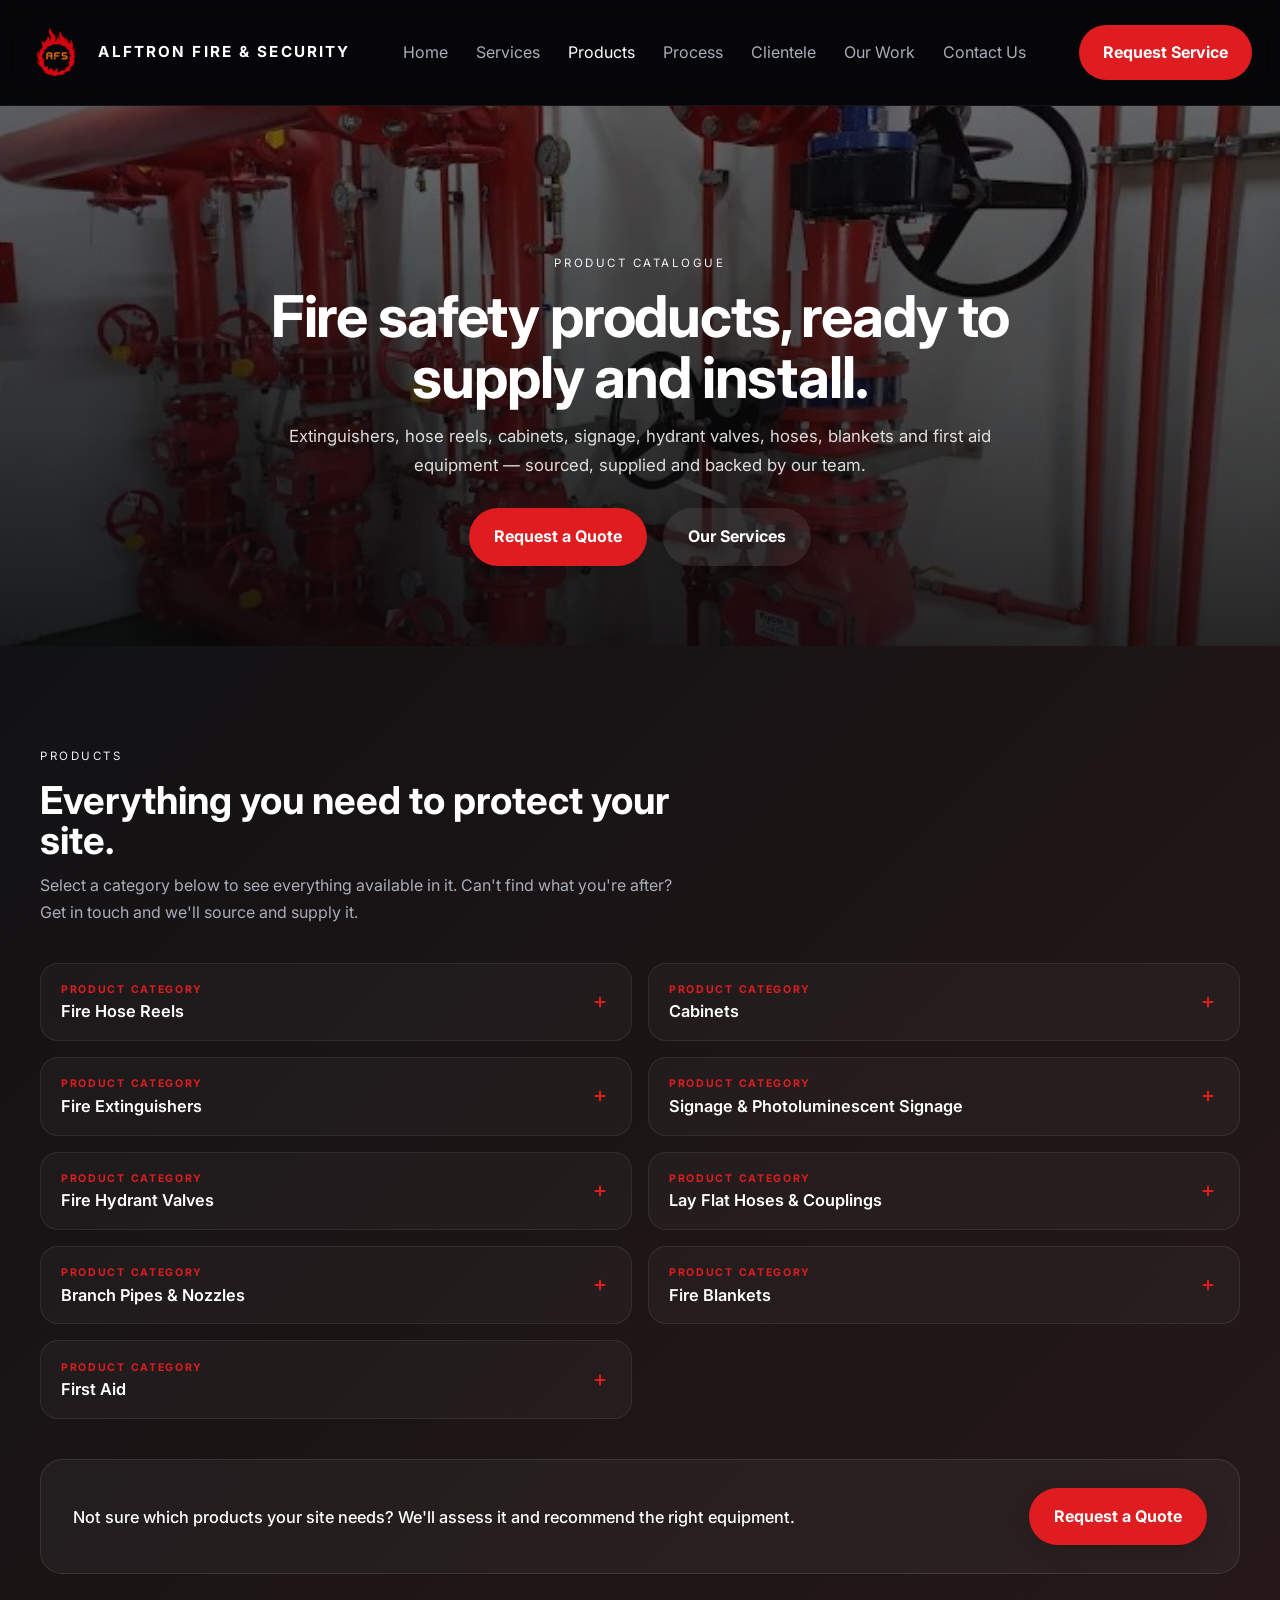
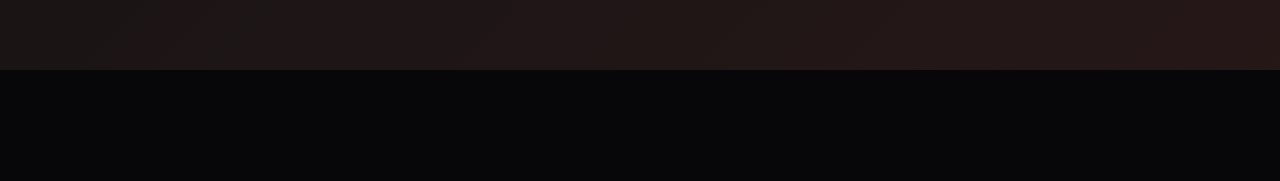
==== commit c32f9f67: "made changes to favicon and services" ====
--- a/products.html
+++ b/products.html
@@ -6,6 +6,8 @@
   <meta name="viewport" content="width=device-width, initial-scale=1.0" />
   <title>Products | Alftron Fire and Security</title>
   <meta name="description" content="Browse Alftron's full range of fire safety products — extinguishers, hose reels, cabinets, signage, hydrant valves, hoses, blankets and first aid equipment." />
+  <link rel="icon" type="image/png" href="images/favicon_tab.png">
+  <link rel="apple-touch-icon" href="images/favicon_tab.png">
   <link rel="preconnect" href="https://fonts.googleapis.com" />
   <link rel="preconnect" href="https://fonts.gstatic.com" crossorigin />
   <link href="https://fonts.googleapis.com/css2?family=Inter:wght@400;500;600;700;800&display=swap" rel="stylesheet" />
@@ -17,13 +19,19 @@
       <img src="images/logo.webp" alt="Alftron Fire and Security logo" class="navbar__logo" fetchpriority="high"/>
       <span class="navbar__brandText">Alftron Fire & Security</span>
     </a>
-    <button class="navbar__toggle" aria-label="Open menu" id="menuToggle" aria-expanded="false">Menu</button>
+    <button class="navbar__toggle" aria-label="Open menu" id="menuToggle" aria-expanded="false">
+      <span></span>
+      <span></span>
+      <span></span>
+    </button>
     <ul class="navbar__links" id="navMenu">
+      <li><a href="index.html">Home</a></li>
       <li><a href="index.html#services">Services</a></li>
       <li><a href="products.html" aria-current="page">Products</a></li>
       <li><a href="index.html#process">Process</a></li>
-      <li><a href="index.html#projects">Projects</a></li>
-      <li><a href="index.html#contact">Contact</a></li>
+      <li><a href="index.html#clients">Clientele</a></li>
+      <li><a href="index.html#projects">Our Work</a></li>
+      <li><a href="index.html#contact">Contact Us</a></li>
       <li class="navbar__links-cta"><a href="index.html#contact">Request Service</a></li>
     </ul>
     <a class="navbar__cta" href="index.html#contact">Request Service</a>
--- a/styles.css
+++ b/styles.css
@@ -33,7 +33,7 @@
 
 body {
   margin: 0;
-  background: radial-gradient(circle at top, rgba(255, 69, 69, 0.12), transparent 32%), #070709;
+  background: #070709;
   line-height: 1.6;
   -webkit-tap-highlight-color: transparent;
 }
@@ -130,13 +130,36 @@
 
 .navbar__toggle {
   display: none;
-  border: 1px solid rgba(255, 255, 255, 0.16);
-  background: rgba(255, 255, 255, 0.06);
-  color: white;
-  padding: 0.85rem 1rem;
-  border-radius: 999px;
+  flex-direction: column;
+  justify-content: space-between;
+  width: 18px;
+  height: 12px;
+  background: transparent;
+  border: none;
   cursor: pointer;
-  font-weight: 700;
+  padding: 0;
+  z-index: 70;
+}
+
+.navbar__toggle span {
+  display: block;
+  width: 18px;
+  height: 1.5px;
+  background-color: white;
+  border-radius: 1px;
+  transition: transform 0.3s ease, opacity 0.3s ease;
+}
+
+.navbar__toggle[aria-expanded="true"] span:nth-child(1) {
+  transform: translateY(5.25px) rotate(45deg);
+}
+
+.navbar__toggle[aria-expanded="true"] span:nth-child(2) {
+  opacity: 0;
+}
+
+.navbar__toggle[aria-expanded="true"] span:nth-child(3) {
+  transform: translateY(-5.25px) rotate(-45deg);
 }
 
 .navbar__links {
@@ -179,7 +202,7 @@
     padding: 16px 20px;
   }
   .navbar__toggle {
-    display: inline-flex;
+    display: flex;
   }
   .navbar__links {
     position: absolute;
@@ -429,6 +452,14 @@
   color: white;
 }
 
+.section__heading p {
+  margin-top: 1rem;
+  color: var(--muted);
+  font-size: 1.1rem;
+  line-height: 1.7;
+  max-width: 700px;
+}
+
 #process {
   position: relative;
   isolation: isolate;
@@ -978,65 +1009,150 @@
   color: var(--muted);
 }
 
-.section--gallery .gallery-grid {
-  grid-template-columns: repeat(auto-fit, minmax(280px, 1fr));
-}
-
-.gallery-card {
+.carousel-container {
   position: relative;
+  width: 100%;
+  margin-top: 1rem;
+  display: flex;
+  flex-direction: column;
+  align-items: center;
+}
+
+.carousel-track-wrapper {
   overflow: hidden;
+  width: 100%;
   border-radius: 28px;
+  cursor: grab;
+}
+
+.carousel-track-wrapper:active {
+  cursor: grabbing;
+}
+
+.carousel-track {
+  display: flex;
+  gap: 1.25rem;
+  transition: transform 0.45s cubic-bezier(0.23, 1, 0.32, 1);
+  will-change: transform;
+}
+
+.carousel-slide {
+  flex: 0 0 100%;
+  max-width: 100%;
+  aspect-ratio: 16 / 10;
+  border-radius: 24px;
+  overflow: hidden;
+  border: 1px solid rgba(255, 255, 255, 0.08);
   background: #111214;
-  border: 1px solid rgba(255, 255, 255, 0.08);
-  display: grid;
-  min-height: 280px;
-  transition: transform 0.35s ease, box-shadow 0.35s ease;
-}
-
-.gallery-card:hover {
-  transform: translateY(-6px) scale(1.02);
-  box-shadow: 0 22px 60px rgba(0, 0, 0, 0.32);
-}
-
-.gallery-card::after {
-  content: '';
+  user-select: none;
+}
+
+.carousel-slide img {
+  width: 100%;
+  height: 100%;
+  object-fit: cover;
+  pointer-events: none;
+  transition: transform 0.5s cubic-bezier(0.23, 1, 0.32, 1);
+}
+
+.carousel-slide:hover img {
+  transform: scale(1.05);
+}
+
+.carousel-btn {
   position: absolute;
-  inset: 0;
-  background: linear-gradient(180deg, rgba(0, 0, 0, 0) 30%, rgba(0, 0, 0, 0.45) 100%);
+  top: 50%;
+  transform: translateY(-50%);
+  width: 48px;
+  height: 48px;
+  border-radius: 50%;
+  background: rgba(17, 18, 20, 0.8);
+  border: 1px solid rgba(255, 255, 255, 0.12);
+  color: white;
+  display: flex;
+  align-items: center;
+  justify-content: center;
+  cursor: pointer;
+  z-index: 5;
+  transition: all 0.25s cubic-bezier(0.23, 1, 0.32, 1);
+  backdrop-filter: blur(8px);
+}
+
+.carousel-btn svg {
+  width: 20px;
+  height: 20px;
+}
+
+.carousel-btn:hover:not(:disabled) {
+  background: var(--accent);
+  border-color: var(--accent);
+  transform: translateY(-50%) scale(1.08);
+}
+
+.carousel-btn:disabled {
   opacity: 0;
-  transition: opacity 0.35s ease;
-}
-
-.gallery-card:hover::after {
-  opacity: 1;
-}
-
-.gallery-card img {
-  width: 100%;
-  height: auto;
-  aspect-ratio: 16 / 9;
-  object-fit: cover;
-  display: block;
-  transition: transform 0.35s ease;
-}
-
-.gallery-card:hover img {
-  transform: scale(1.08);
+  cursor: not-allowed;
+  pointer-events: none;
+}
+
+.carousel-btn--prev {
+  left: -24px;
+}
+
+.carousel-btn--next {
+  right: -24px;
+}
+
+.carousel-dots {
+  display: flex;
+  gap: 0.5rem;
+  margin-top: 1.5rem;
+  justify-content: center;
+}
+
+.carousel-dot {
+  width: 8px;
+  height: 8px;
+  border-radius: 50%;
+  background: rgba(255, 255, 255, 0.2);
+  border: none;
+  cursor: pointer;
+  padding: 0;
+  transition: all 0.25s cubic-bezier(0.23, 1, 0.32, 1);
+}
+
+.carousel-dot.is-active {
+  background: var(--accent);
+  width: 24px;
+  border-radius: 4px;
 }
 
 .gallery-swipe-hint {
-  display: none;
-}
-
-.gallery-card__text {
-  position: absolute;
-  bottom: 0;
-  left: 0;
-  right: 0;
-  padding: 1.5rem 1.75rem;
-  color: white;
-  font-weight: 700;
-  z-index: 1;
+  display: inline-block;
+  font-size: 0.85rem;
+  color: var(--muted);
+  margin-left: auto;
+}
+
+@media (min-width: 601px) {
+  .carousel-slide {
+    flex: 0 0 calc(50% - 0.625rem);
+  }
+}
+
+@media (min-width: 992px) {
+  .carousel-slide {
+    flex: 0 0 calc(33.333% - 0.833rem);
+  }
+}
+
+@media (max-width: 1250px) {
+  .carousel-btn--prev {
+    left: 12px;
+  }
+  .carousel-btn--next {
+    right: 12px;
+  }
 }
 
 /* ---------- Clients marquee ---------- */
@@ -1655,7 +1771,7 @@
   #process {
     background-image:
       linear-gradient(135deg, rgba(3, 3, 5, 0.14), rgba(8, 6, 6, 0.1)),
-      url('images/extinguisher.png');
+      url('images/extinguisher.webp');
     background-position: center center;
     background-size: cover;
   }
@@ -1753,11 +1869,12 @@
     display: none;
   }
   .navbar__toggle {
-    display: inline-flex;
-    align-items: center;
+    display: flex;
     order: 3;
     flex: none;
-    padding: 0.7rem 1.1rem;
+    padding: 0;
+    border: none;
+    background: transparent;
   }
   .navbar__links {
     display: flex;
@@ -1805,4 +1922,78 @@
 .contact-row a:hover {
   color: var(--accent);
   text-decoration: underline;
+}
+
+/* Lightbox Modal styles */
+.lightbox {
+  position: fixed;
+  inset: 0;
+  background: rgba(7, 7, 9, 0.95);
+  display: flex;
+  align-items: center;
+  justify-content: center;
+  z-index: 1000;
+  opacity: 0;
+  pointer-events: none;
+  transition: opacity 0.3s ease;
+  backdrop-filter: blur(10px);
+}
+
+.lightbox:not([aria-hidden="true"]) {
+  opacity: 1;
+  pointer-events: auto;
+}
+
+.lightbox__content {
+  max-width: 90vw;
+  max-height: 85vh;
+  position: relative;
+  display: flex;
+  align-items: center;
+  justify-content: center;
+}
+
+.lightbox__img {
+  max-width: 100%;
+  max-height: 85vh;
+  object-fit: contain;
+  border-radius: 12px;
+  border: 1px solid rgba(255, 255, 255, 0.1);
+  box-shadow: 0 24px 70px rgba(0, 0, 0, 0.6);
+  transform: scale(0.95);
+  transition: transform 0.3s cubic-bezier(0.23, 1, 0.32, 1);
+}
+
+.lightbox:not([aria-hidden="true"]) .lightbox__img {
+  transform: scale(1);
+}
+
+.lightbox__close {
+  position: absolute;
+  top: 24px;
+  right: 24px;
+  background: rgba(255, 255, 255, 0.08);
+  border: 1px solid rgba(255, 255, 255, 0.12);
+  color: white;
+  font-size: 32px;
+  width: 48px;
+  height: 48px;
+  border-radius: 50%;
+  cursor: pointer;
+  display: flex;
+  align-items: center;
+  justify-content: center;
+  transition: all 0.2s ease;
+  line-height: 1;
+}
+
+.lightbox__close:hover {
+  background: var(--accent);
+  border-color: var(--accent);
+  transform: scale(1.08);
+}
+
+/* Make carousel slides look clickable */
+.carousel-slide {
+  cursor: pointer;
 }
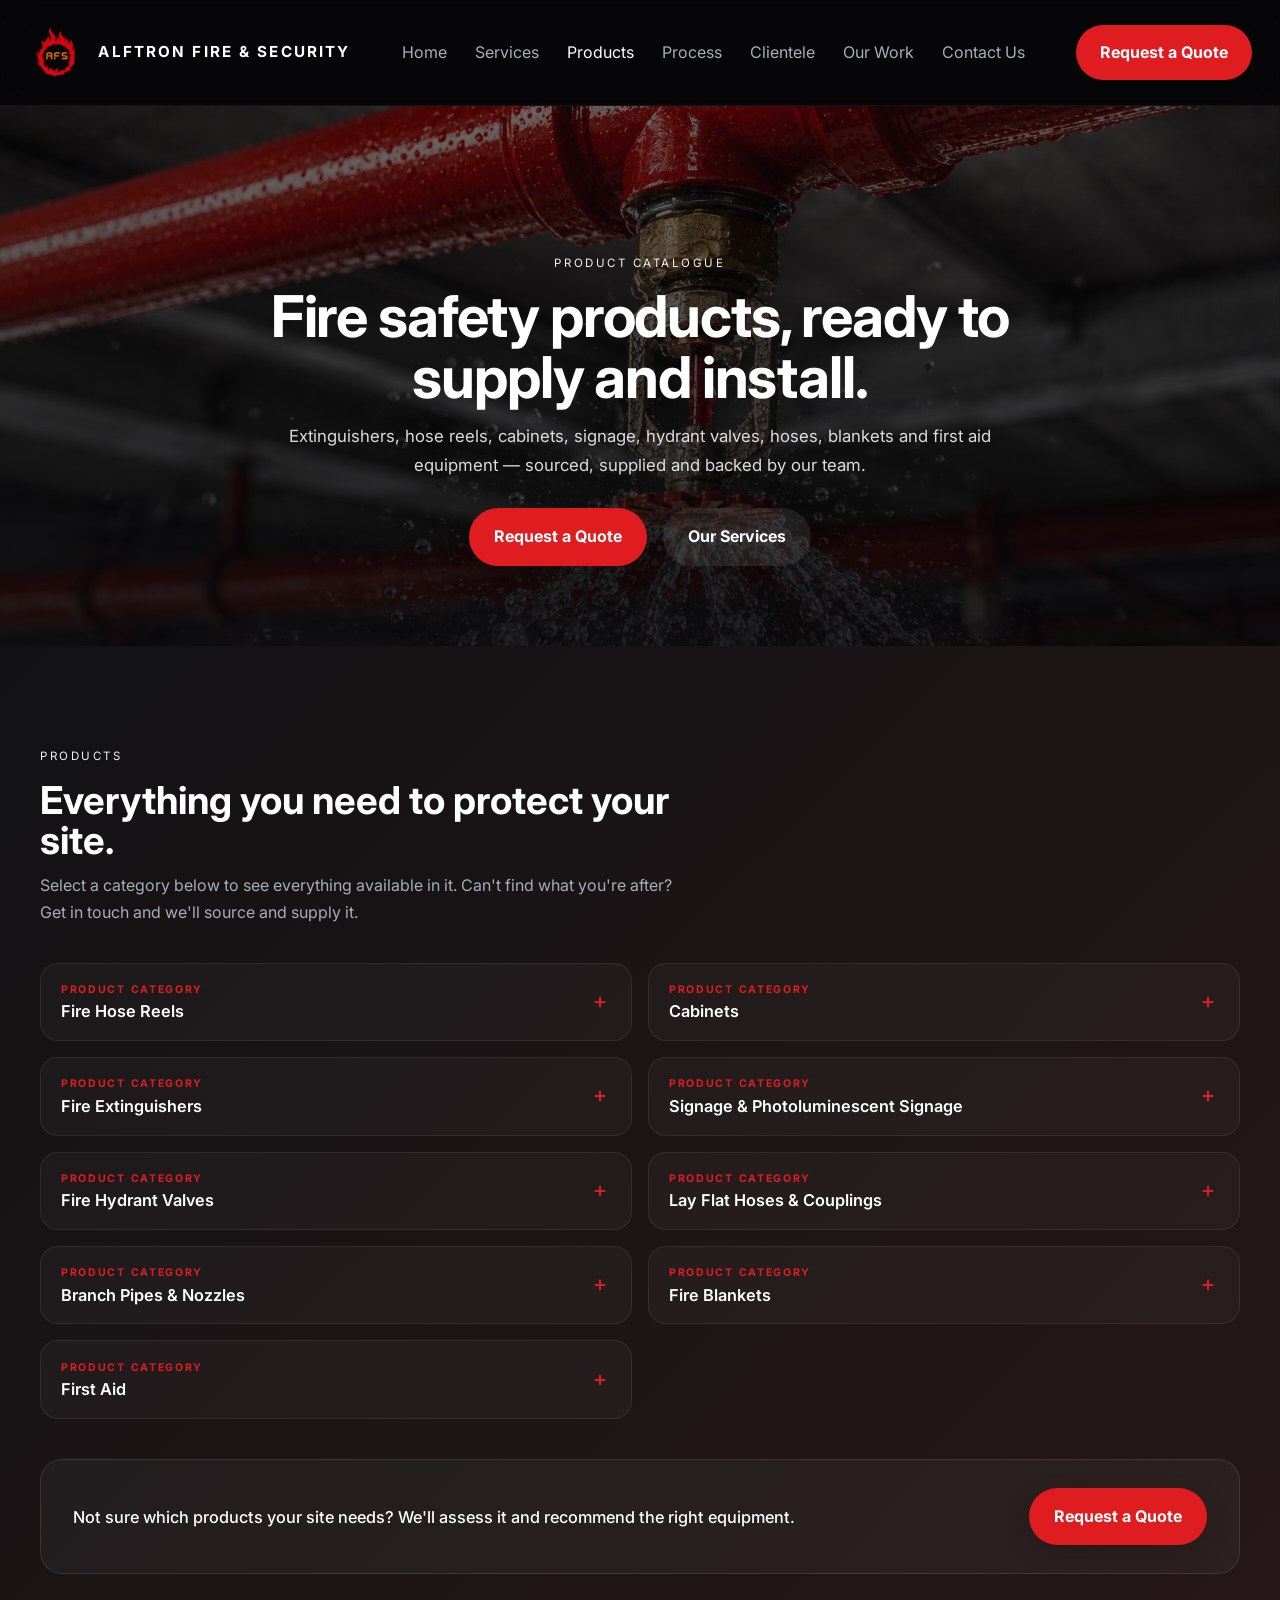
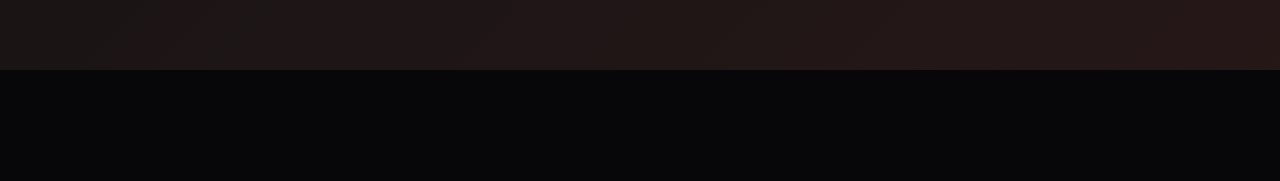
==== commit 3f09286c: "logos added, product page image update" ====
--- a/products.html
+++ b/products.html
@@ -1,7 +1,7 @@
 <!DOCTYPE html>
 <html lang="en">
 <head>
-  <link rel="preload" as="image" href="images/valve-manifold.jpg">
+  <link rel="preload" as="image" href="images/sprink.webp">
   <meta charset="UTF-8" />
   <meta name="viewport" content="width=device-width, initial-scale=1.0" />
   <title>Products | Alftron Fire and Security</title>
@@ -32,9 +32,9 @@
       <li><a href="index.html#clients">Clientele</a></li>
       <li><a href="index.html#projects">Our Work</a></li>
       <li><a href="index.html#contact">Contact Us</a></li>
-      <li class="navbar__links-cta"><a href="index.html#contact">Request Service</a></li>
+      <li class="navbar__links-cta"><a href="index.html#contact">Request a Quote</a></li>
     </ul>
-    <a class="navbar__cta" href="index.html#contact">Request Service</a>
+    <a class="navbar__cta" href="index.html#contact">Request a Quote</a>
   </nav>
 
   <main>
--- a/styles.css
+++ b/styles.css
@@ -649,8 +649,7 @@
   width: 100%;
   padding: 8.5rem 24px 5rem;
   overflow: hidden;
-  background: linear-gradient(180deg, rgba(7, 7, 9, 0.55), rgba(7, 7, 9, 0.88)), url('images/valve-manifold.jpg') center/cover no-repeat;
-}
+background: linear-gradient(180deg, rgba(7, 7, 9, 0.55), rgba(7, 7, 9, 0.88)), url('images/sprink.webp') center 40% / cover no-repeat;}
 
 .products-hero__inner {
   max-width: 760px;
